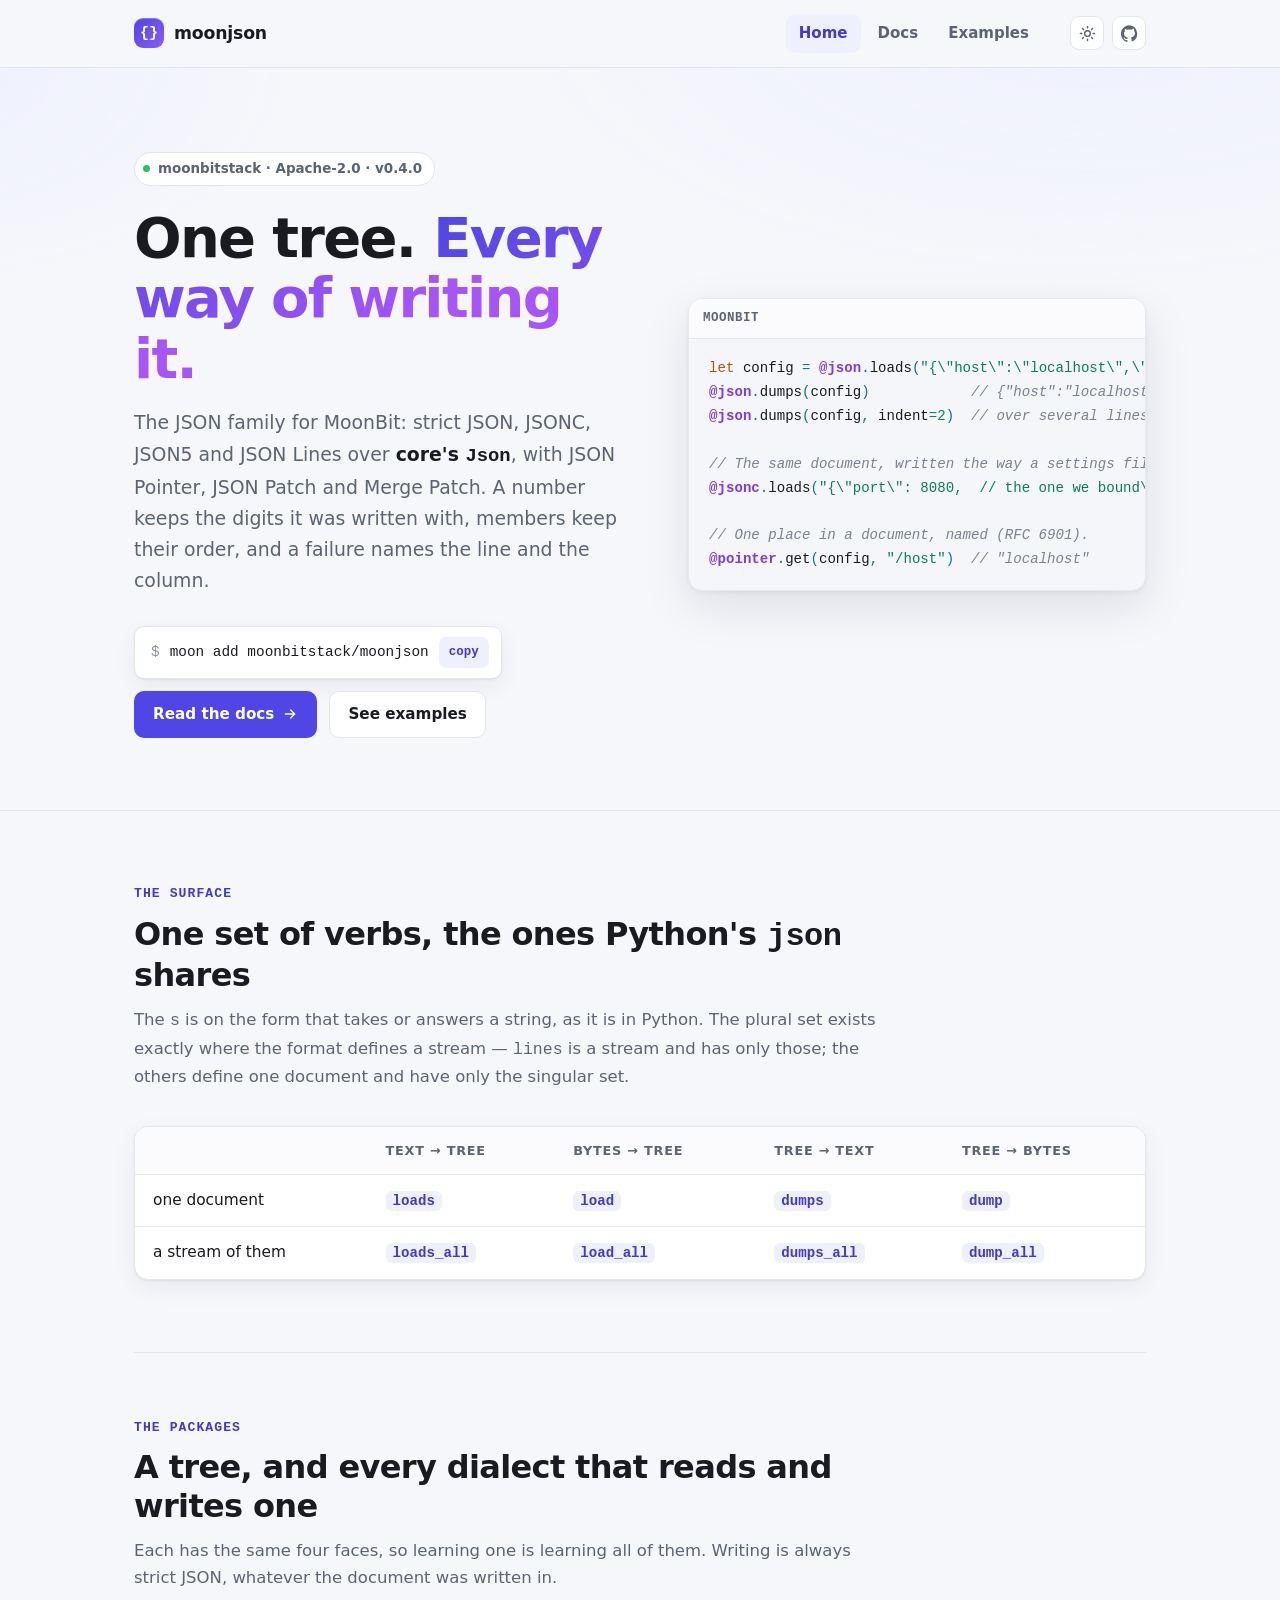
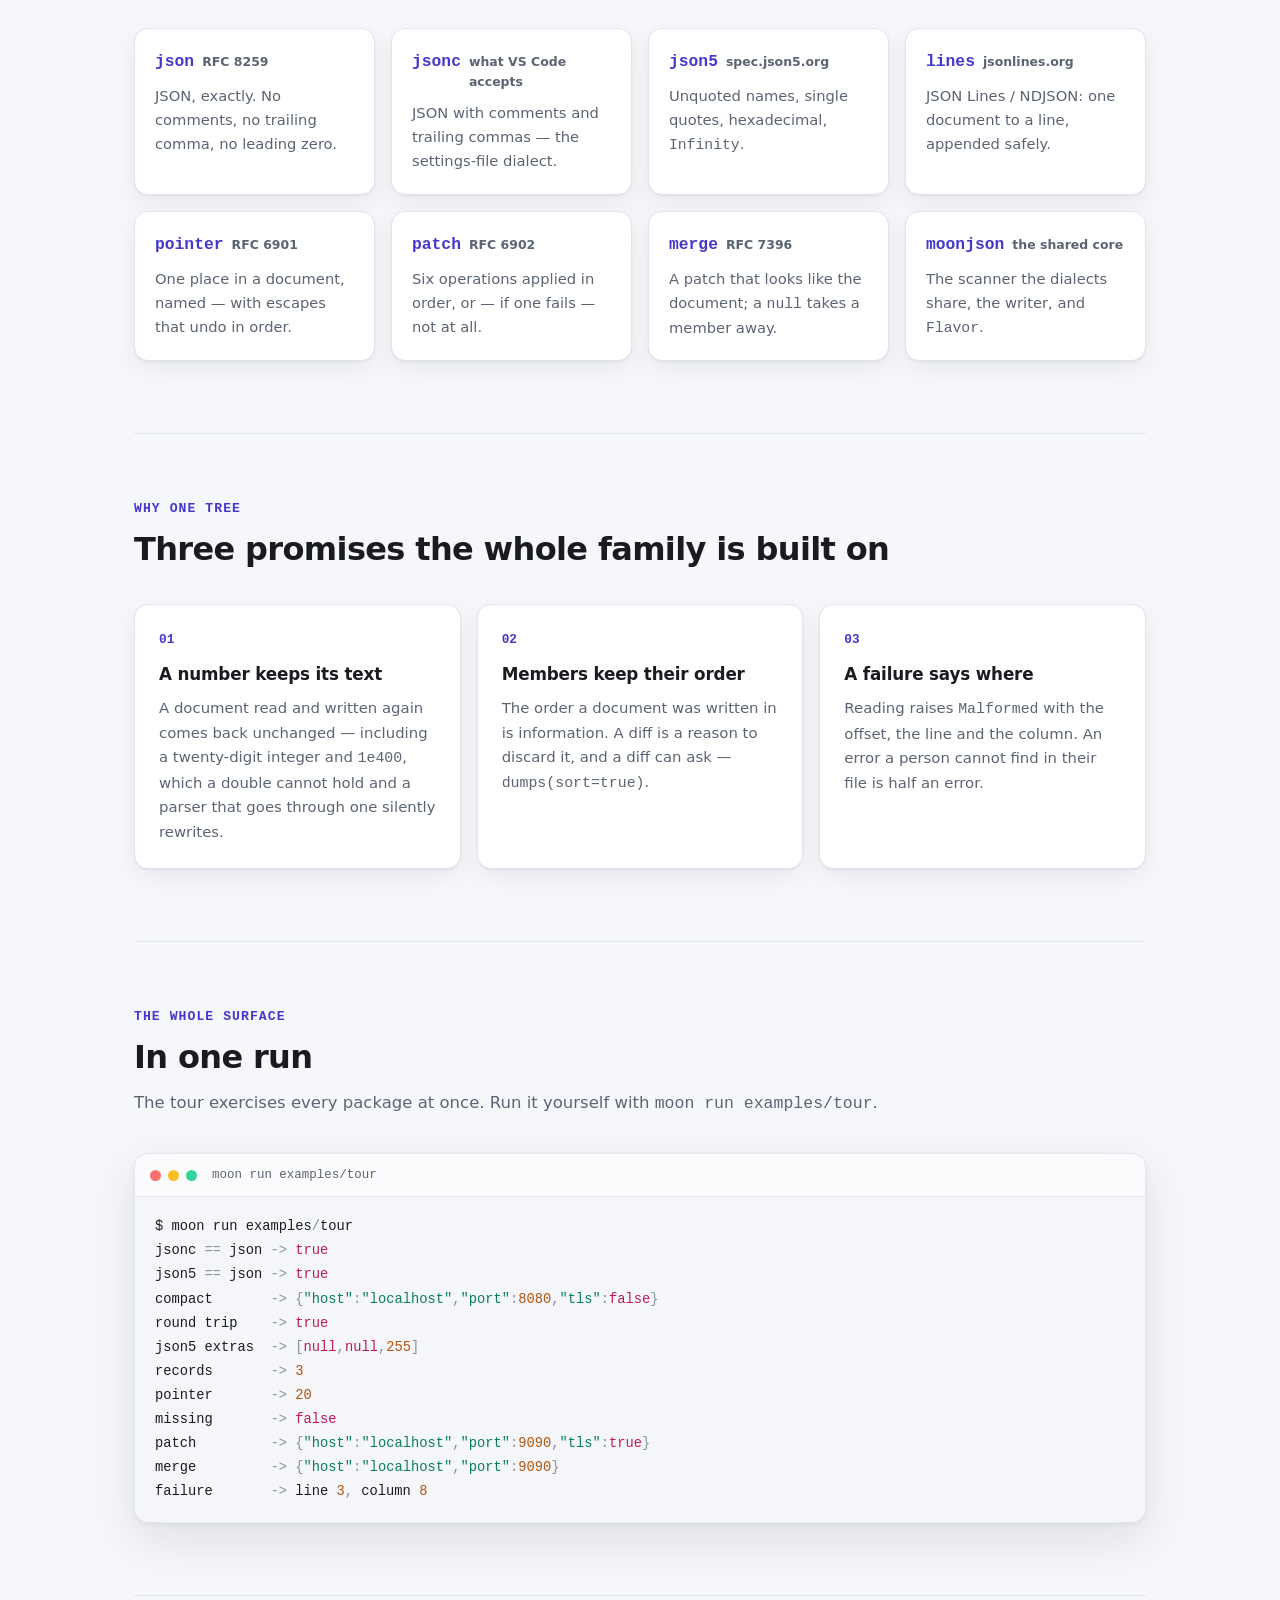
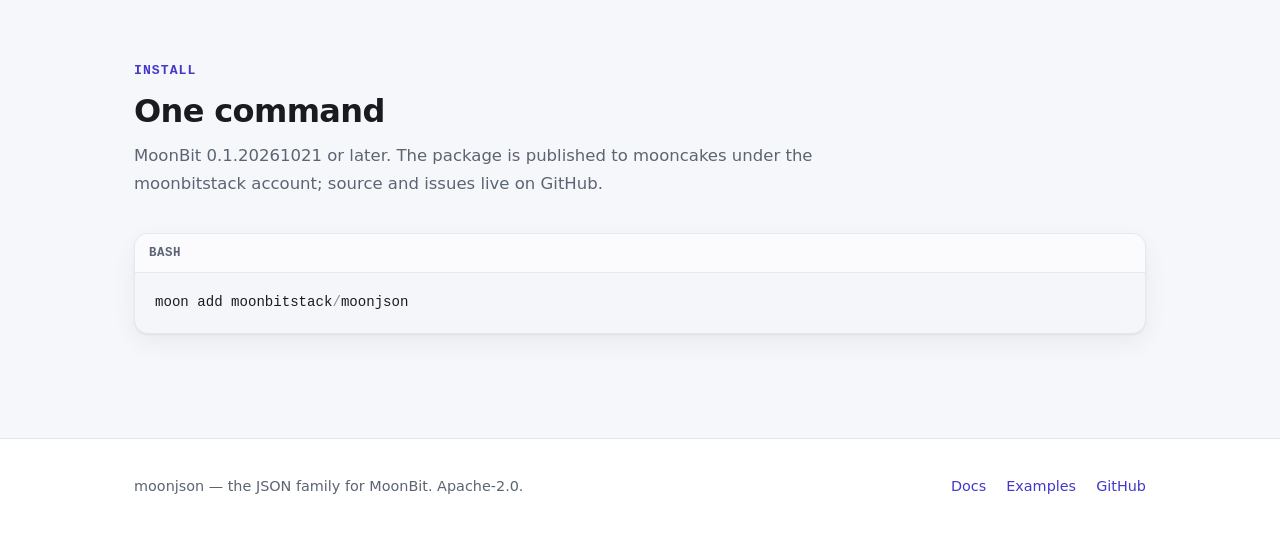
==== site/index.html @ d799c5ec "feat(patch): JSON Patch, Merge Patch, and a site to read the family on. Patch and merge are the two " ====
<!DOCTYPE html>
<html lang="en-NZ">
  <head>
    <meta charset="utf-8" />
    <meta name="viewport" content="width=device-width, initial-scale=1" />
    <title>moonjson — the JSON family for MoonBit</title>
    <meta
      name="description"
      content="moonjson is the JSON family for MoonBit: RFC 8259 JSON, JSONC, JSON5 and JSON Lines over one data model, with JSON Pointer, JSON Patch and Merge Patch, and failures that name the line and column."
    />
    <link rel="stylesheet" href="assets/style.css" />
    <link
      rel="icon"
      href="data:image/svg+xml,%3Csvg xmlns='http://www.w3.org/2000/svg' viewBox='0 0 32 32'%3E%3Crect width='32' height='32' rx='8' fill='%234f46e5'/%3E%3Ctext x='16' y='22' font-family='monospace' font-size='16' font-weight='bold' fill='white' text-anchor='middle'%3E%7B%7D%3C/text%3E%3C/svg%3E"
    />
    <script>
      // Set the theme before first paint so there is no flash.
      (function () {
        try {
          var t = localStorage.getItem("moonjson-theme");
        } catch (e) {
          t = null;
        }
        if (!t) {
          t = window.matchMedia && window.matchMedia("(prefers-color-scheme: dark)")
            .matches
            ? "dark"
            : "light";
        }
        document.documentElement.setAttribute("data-theme", t);
      })();
    </script>
  </head>
  <body>
    <header class="site-header">
      <div class="inner">
        <a class="wordmark" href="index.html">
          <span class="glyph">{}</span>
          <span>moonjson</span>
        </a>
        <nav class="site-nav" aria-label="Main">
          <a href="index.html" aria-current="page">Home</a>
          <a href="docs.html">Docs</a>
          <a href="examples.html">Examples</a>
        </nav>
        <div class="header-tools">
          <button
            class="icon-button"
            type="button"
            data-theme-toggle
            aria-label="Switch theme"
          >
            <svg class="icon-sun" viewBox="0 0 24 24" fill="none" stroke="currentColor" stroke-width="2" stroke-linecap="round" aria-hidden="true">
              <circle cx="12" cy="12" r="4" />
              <path d="M12 2v2M12 20v2M4.9 4.9l1.4 1.4M17.7 17.7l1.4 1.4M2 12h2M20 12h2M4.9 19.1l1.4-1.4M17.7 6.3l1.4-1.4" />
            </svg>
            <svg class="icon-moon" viewBox="0 0 24 24" fill="none" stroke="currentColor" stroke-width="2" stroke-linecap="round" aria-hidden="true">
              <path d="M21 12.8A9 9 0 1 1 11.2 3a7 7 0 0 0 9.8 9.8z" />
            </svg>
          </button>
          <a
            class="icon-button"
            href="https://github.com/moonbitstack/moonjson"
            aria-label="GitHub repository"
          >
            <svg viewBox="0 0 24 24" fill="currentColor" aria-hidden="true">
              <path d="M12 .5a12 12 0 0 0-3.8 23.4c.6.1.8-.3.8-.6v-2c-3.3.7-4-1.6-4-1.6-.6-1.4-1.4-1.8-1.4-1.8-1-.7.1-.7.1-.7 1.2.1 1.8 1.2 1.8 1.2 1 1.8 2.8 1.3 3.5 1 .1-.8.4-1.3.8-1.6-2.7-.3-5.5-1.3-5.5-6 0-1.2.5-2.3 1.2-3.1-.1-.3-.5-1.5.1-3.2 0 0 1-.3 3.3 1.2a11.5 11.5 0 0 1 6 0C17.3 4.7 18.3 5 18.3 5c.6 1.7.2 2.9.1 3.2.8.8 1.2 1.9 1.2 3.1 0 4.7-2.8 5.7-5.5 6 .4.4.8 1.1.8 2.2v3.3c0 .3.2.7.8.6A12 12 0 0 0 12 .5z" />
            </svg>
          </a>
        </div>
      </div>
    </header>

    <main>
      <div class="hero">
        <div class="inner hero-grid">
          <div>
            <span class="eyebrow"><span class="dot"></span>moonbitstack · Apache-2.0 · v0.4.0</span>
            <h1>One tree. <span class="accent">Every way of writing it.</span></h1>
            <p class="lede">
              The JSON family for MoonBit: strict JSON, JSONC, JSON5 and JSON
              Lines over <strong>core's <code>Json</code></strong>, with JSON
              Pointer, JSON Patch and Merge Patch. A number keeps the digits it
              was written with, members keep their order, and a failure names
              the line and the column.
            </p>
            <div class="hero-actions">
              <span class="install">
                <span class="prompt">$</span>
                <span id="install-command">moon add moonbitstack/moonjson</span>
                <button type="button" data-copy="#install-command">copy</button>
              </span>
              <a class="btn btn-primary" href="docs.html">
                Read the docs
                <svg viewBox="0 0 24 24" fill="none" stroke="currentColor" stroke-width="2" stroke-linecap="round" aria-hidden="true"><path d="M5 12h14M13 6l6 6-6 6" /></svg>
              </a>
              <a class="btn btn-ghost" href="examples.html">See examples</a>
            </div>
          </div>
          <div class="code-card" aria-label="A first look">
            <div class="bar"><span class="lang">moonbit</span><span class="spacer"></span></div>
            <pre data-lang="moonbit">let config = @json.loads("{\"host\":\"localhost\",\"port\":8080}")
@json.dumps(config)            // {"host":"localhost","port":8080}
@json.dumps(config, indent=2)  // over several lines

// The same document, written the way a settings file is written.
@jsonc.loads("{\"port\": 8080,  // the one we bound\n}")

// One place in a document, named (RFC 6901).
@pointer.get(config, "/host")  // "localhost"</pre>
          </div>
        </div>
      </div>

      <div class="wrap">
        <section id="verbs">
          <div class="section-head">
            <div class="kicker">the surface</div>
            <h2>One set of verbs, the ones Python's <code>json</code> shares</h2>
            <p>
              The <code>s</code> is on the form that takes or answers a string,
              as it is in Python. The plural set exists exactly where the format
              defines a stream — <code>lines</code> is a stream and has only
              those; the others define one document and have only the singular
              set.
            </p>
          </div>
          <div class="table-card">
            <table>
              <thead>
                <tr>
                  <th></th>
                  <th>text → tree</th>
                  <th>bytes → tree</th>
                  <th>tree → text</th>
                  <th>tree → bytes</th>
                </tr>
              </thead>
              <tbody>
                <tr>
                  <td>one document</td>
                  <td><code>loads</code></td>
                  <td><code>load</code></td>
                  <td><code>dumps</code></td>
                  <td><code>dump</code></td>
                </tr>
                <tr>
                  <td>a stream of them</td>
                  <td><code>loads_all</code></td>
                  <td><code>load_all</code></td>
                  <td><code>dumps_all</code></td>
                  <td><code>dump_all</code></td>
                </tr>
              </tbody>
            </table>
          </div>
        </section>

        <section id="packages">
          <div class="section-head">
            <div class="kicker">the packages</div>
            <h2>A tree, and every dialect that reads and writes one</h2>
            <p>
              Each has the same four faces, so learning one is learning all of
              them. Writing is always strict JSON, whatever the document was
              written in.
            </p>
          </div>
          <div class="grid">
            <a class="pkg" href="docs.html#json">
              <span class="name">json <span class="spec">RFC 8259</span></span>
              <p>JSON, exactly. No comments, no trailing comma, no leading zero.</p>
            </a>
            <a class="pkg" href="docs.html#jsonc">
              <span class="name">jsonc <span class="spec">what VS Code accepts</span></span>
              <p>JSON with comments and trailing commas — the settings-file dialect.</p>
            </a>
            <a class="pkg" href="docs.html#json5">
              <span class="name">json5 <span class="spec">spec.json5.org</span></span>
              <p>Unquoted names, single quotes, hexadecimal, <code>Infinity</code>.</p>
            </a>
            <a class="pkg" href="docs.html#lines">
              <span class="name">lines <span class="spec">jsonlines.org</span></span>
              <p>JSON Lines / NDJSON: one document to a line, appended safely.</p>
            </a>
            <a class="pkg" href="docs.html#pointer">
              <span class="name">pointer <span class="spec">RFC 6901</span></span>
              <p>One place in a document, named — with escapes that undo in order.</p>
            </a>
            <a class="pkg" href="docs.html#patch">
              <span class="name">patch <span class="spec">RFC 6902</span></span>
              <p>Six operations applied in order, or — if one fails — not at all.</p>
            </a>
            <a class="pkg" href="docs.html#merge">
              <span class="name">merge <span class="spec">RFC 7396</span></span>
              <p>A patch that looks like the document; a <code>null</code> takes a member away.</p>
            </a>
            <a class="pkg" href="docs.html#flavor">
              <span class="name">moonjson <span class="spec">the shared core</span></span>
              <p>The scanner the dialects share, the writer, and <code>Flavor</code>.</p>
            </a>
          </div>
        </section>

        <section id="principles">
          <div class="section-head">
            <div class="kicker">why one tree</div>
            <h2>Three promises the whole family is built on</h2>
          </div>
          <div class="principles">
            <div class="principle">
              <div class="num">01</div>
              <h3>A number keeps its text</h3>
              <p>
                A document read and written again comes back unchanged —
                including a twenty-digit integer and <code>1e400</code>, which a
                double cannot hold and a parser that goes through one silently
                rewrites.
              </p>
            </div>
            <div class="principle">
              <div class="num">02</div>
              <h3>Members keep their order</h3>
              <p>
                The order a document was written in is information. A diff is a
                reason to discard it, and a diff can ask —
                <code>dumps(sort=true)</code>.
              </p>
            </div>
            <div class="principle">
              <div class="num">03</div>
              <h3>A failure says where</h3>
              <p>
                Reading raises <code>Malformed</code> with the offset, the line
                and the column. An error a person cannot find in their file is
                half an error.
              </p>
            </div>
          </div>
        </section>

        <section id="tour">
          <div class="section-head">
            <div class="kicker">the whole surface</div>
            <h2>In one run</h2>
            <p>
              The tour exercises every package at once. Run it yourself with
              <code>moon run examples/tour</code>.
            </p>
          </div>
          <div class="terminal">
            <div class="bar"><i></i><i></i><i></i><span class="title">moon run examples/tour</span></div>
            <pre data-lang="bash"><span class="cmd">$ moon run examples/tour</span>
<span class="out">jsonc == json -&gt; true
json5 == json -&gt; true
compact       -&gt; {"host":"localhost","port":8080,"tls":false}
round trip    -&gt; true
json5 extras  -&gt; [null,null,255]
records       -&gt; 3
pointer       -&gt; 20
missing       -&gt; false
patch         -&gt; {"host":"localhost","port":9090,"tls":true}
merge         -&gt; {"host":"localhost","port":9090}
failure       -&gt; line 3, column 8</span></pre>
          </div>
        </section>

        <section id="install">
          <div class="section-head">
            <div class="kicker">install</div>
            <h2>One command</h2>
            <p>
              MoonBit 0.1.20261021 or later. The package is published to
              mooncakes under the moonbitstack account; source and issues live
              on GitHub.
            </p>
          </div>
          <div class="code-card">
            <div class="bar"><span class="lang">bash</span><span class="spacer"></span></div>
            <pre data-lang="bash">moon add moonbitstack/moonjson</pre>
          </div>
        </section>
      </div>
    </main>

    <footer class="site-footer">
      <div class="inner">
        <span>moonjson — the JSON family for MoonBit. Apache-2.0.</span>
        <div class="links">
          <a href="docs.html">Docs</a>
          <a href="examples.html">Examples</a>
          <a href="https://github.com/moonbitstack/moonjson">GitHub</a>
        </div>
      </div>
    </footer>

    <script src="assets/app.js"></script>
  </body>
</html>
---- site/assets/style.css ----
/* moonjson — the JSON family for MoonBit.
   A stylesheet with no dependencies: system fonts, CSS variables, and a
   theme that follows the system until a reader says otherwise. */

:root {
  --font-sans: ui-sans-serif, system-ui, -apple-system, "Segoe UI", Roboto,
    "Helvetica Neue", Arial, sans-serif;
  --font-mono: ui-monospace, "Cascadia Code", "JetBrains Mono", "SF Mono", Menlo,
    Consolas, "Liberation Mono", monospace;

  --bg: #f6f7fb;
  --surface: #ffffff;
  --surface-2: #fbfbfe;
  --text: #191b20;
  --muted: #5b6472;
  --border: #e3e5ec;
  --border-strong: #d3d6e0;
  --accent: #4f46e5;
  --accent-hover: #4338ca;
  --accent-soft: #eef0fe;
  --accent-text: #4338ca;
  --code-bg: #f5f6fa;
  --code-border: #e6e8f0;
  --shadow: 0 1px 2px rgb(20 22 30 / 6%), 0 8px 24px rgb(20 22 30 / 6%);
  --shadow-lg: 0 2px 4px rgb(20 22 30 / 5%), 0 16px 48px rgb(20 22 30 / 10%);

  --syn-comment: #7a828f;
  --syn-string: #0a7d5a;
  --syn-number: #b45309;
  --syn-keyword: #7c3aed;
  --syn-literal: #be185d;
  --syn-punct: #8a919e;
  --syn-attr: #0e7490;

  --radius: 14px;
  --max: 1060px;
}

[data-theme="dark"] {
  --bg: #0e1014;
  --surface: #16191f;
  --surface-2: #1b1f27;
  --text: #e8eaef;
  --muted: #99a2b1;
  --border: #262b35;
  --border-strong: #333a46;
  --accent: #8b8cf9;
  --accent-hover: #a5a6fb;
  --accent-soft: #1d2033;
  --accent-text: #b4b6fd;
  --code-bg: #12151c;
  --code-border: #232935;
  --shadow: 0 1px 2px rgb(0 0 0 / 40%), 0 8px 24px rgb(0 0 0 / 30%);
  --shadow-lg: 0 2px 4px rgb(0 0 0 / 40%), 0 16px 48px rgb(0 0 0 / 45%);

  --syn-comment: #6f7887;
  --syn-string: #6ee7b7;
  --syn-number: #fbbf24;
  --syn-keyword: #c4b5fd;
  --syn-literal: #f9a8d4;
  --syn-punct: #7d8595;
  --syn-attr: #67e8f9;
}

* {
  box-sizing: border-box;
}

html {
  scroll-behavior: smooth;
}

body {
  margin: 0;
  font-family: var(--font-sans);
  font-size: 16.5px;
  line-height: 1.65;
  color: var(--text);
  background: var(--bg);
  -webkit-font-smoothing: antialiased;
}

a {
  color: var(--accent-text);
  text-decoration: none;
}

a:hover {
  text-decoration: underline;
}

code,
pre,
.mono {
  font-family: var(--font-mono);
}

/* ---------- header ---------- */

.site-header {
  position: sticky;
  top: 0;
  z-index: 50;
  background: color-mix(in srgb, var(--bg) 82%, transparent);
  backdrop-filter: blur(12px);
  border-bottom: 1px solid var(--border);
}

.site-header .inner {
  max-width: var(--max);
  margin: 0 auto;
  padding: 14px 24px;
  display: flex;
  align-items: center;
  gap: 28px;
}

.wordmark {
  display: flex;
  align-items: center;
  gap: 10px;
  font-weight: 700;
  font-size: 1.08rem;
  letter-spacing: -0.01em;
  color: var(--text);
  white-space: nowrap;
}

.wordmark:hover {
  text-decoration: none;
}

.wordmark .glyph {
  display: grid;
  place-items: center;
  width: 30px;
  height: 30px;
  border-radius: 9px;
  background: linear-gradient(135deg, var(--accent), #8b5cf6);
  color: #fff;
  font-family: var(--font-mono);
  font-size: 0.95rem;
  font-weight: 700;
  box-shadow: inset 0 1px 0 rgb(255 255 255 / 25%);
}

.wordmark .dim {
  color: var(--muted);
  font-weight: 500;
}

.site-nav {
  display: flex;
  gap: 4px;
  margin-left: auto;
}

.site-nav a {
  padding: 7px 13px;
  border-radius: 9px;
  color: var(--muted);
  font-size: 0.94rem;
  font-weight: 550;
}

.site-nav a:hover {
  color: var(--text);
  background: var(--accent-soft);
  text-decoration: none;
}

.site-nav a[aria-current="page"] {
  color: var(--accent-text);
  background: var(--accent-soft);
}

.header-tools {
  display: flex;
  align-items: center;
  gap: 8px;
}

.icon-button {
  display: grid;
  place-items: center;
  width: 34px;
  height: 34px;
  border: 1px solid var(--border);
  border-radius: 9px;
  background: var(--surface);
  color: var(--muted);
  cursor: pointer;
}

.icon-button:hover {
  color: var(--text);
  border-color: var(--border-strong);
}

.icon-button svg {
  width: 17px;
  height: 17px;
}

[data-theme="dark"] .icon-sun,
.icon-moon {
  display: none;
}

[data-theme="dark"] .icon-moon {
  display: block;
}

/* ---------- hero ---------- */

.hero {
  position: relative;
  overflow: hidden;
  border-bottom: 1px solid var(--border);
  background:
    radial-gradient(60rem 30rem at 85% -10%, var(--accent-soft), transparent 60%),
    radial-gradient(40rem 24rem at -5% 0%, var(--accent-soft), transparent 55%),
    var(--bg);
}

.hero .inner {
  position: relative;
  max-width: var(--max);
  margin: 0 auto;
  padding: 84px 24px 72px;
}

.hero-grid {
  display: grid;
  grid-template-columns: minmax(0, 1.05fr) minmax(0, 0.95fr);
  gap: 48px;
  align-items: center;
}

.hero-grid .code-card {
  box-shadow: var(--shadow-lg);
}

@media (max-width: 900px) {
  .hero-grid {
    grid-template-columns: 1fr;
    gap: 32px;
  }
}

.hero .eyebrow {
  display: inline-flex;
  align-items: center;
  gap: 8px;
  padding: 5px 12px 5px 8px;
  border: 1px solid var(--border);
  border-radius: 999px;
  background: var(--surface);
  color: var(--muted);
  font-size: 0.84rem;
  font-weight: 550;
  margin-bottom: 22px;
}

.hero .eyebrow .dot {
  width: 7px;
  height: 7px;
  border-radius: 50%;
  background: #22c55e;
}

.hero h1 {
  margin: 0 0 18px;
  font-size: clamp(2.2rem, 5.2vw, 3.5rem);
  line-height: 1.08;
  letter-spacing: -0.03em;
  font-weight: 750;
  max-width: 16em;
}

.hero h1 .accent {
  background: linear-gradient(120deg, var(--accent), #a855f7 70%);
  -webkit-background-clip: text;
  background-clip: text;
  color: transparent;
}

.hero .lede {
  margin: 0 0 30px;
  max-width: 44em;
  font-size: clamp(1.02rem, 1.6vw, 1.18rem);
  color: var(--muted);
}

.hero .lede strong {
  color: var(--text);
  font-weight: 600;
}

.hero-actions {
  display: flex;
  flex-wrap: wrap;
  gap: 12px;
  align-items: center;
}

.btn {
  display: inline-flex;
  align-items: center;
  gap: 8px;
  padding: 10px 18px;
  border-radius: 10px;
  font-size: 0.95rem;
  font-weight: 600;
  border: 1px solid transparent;
  cursor: pointer;
  white-space: nowrap;
}

.btn-primary {
  background: var(--accent);
  color: #fff;
}

.btn-primary:hover {
  background: var(--accent-hover);
  text-decoration: none;
}

.btn-ghost {
  background: var(--surface);
  border-color: var(--border);
  color: var(--text);
}

.btn-ghost:hover {
  border-color: var(--border-strong);
  text-decoration: none;
}

.btn svg {
  width: 16px;
  height: 16px;
}

.install {
  display: inline-flex;
  align-items: center;
  gap: 10px;
  padding: 10px 12px 10px 16px;
  border: 1px solid var(--border);
  border-radius: 10px;
  background: var(--surface);
  font-family: var(--font-mono);
  font-size: 0.9rem;
  box-shadow: var(--shadow);
}

.install .prompt {
  color: var(--syn-punct);
  user-select: none;
}

.install button {
  border: none;
  background: var(--accent-soft);
  color: var(--accent-text);
  font: inherit;
  font-size: 0.78rem;
  font-weight: 650;
  padding: 5px 10px;
  border-radius: 7px;
  cursor: pointer;
}

.install button:hover {
  filter: brightness(0.96);
}

/* ---------- layout ---------- */

.wrap {
  max-width: var(--max);
  margin: 0 auto;
  padding: 0 24px;
}

section {
  padding: 72px 0 8px;
}

section + section {
  border-top: 1px solid var(--border);
  margin-top: 64px;
  padding-top: 64px;
}

.section-head {
  max-width: 46em;
  margin-bottom: 36px;
}

.section-head .kicker {
  font-family: var(--font-mono);
  font-size: 0.82rem;
  font-weight: 600;
  letter-spacing: 0.08em;
  text-transform: uppercase;
  color: var(--accent-text);
  margin-bottom: 10px;
}

.section-head h2 {
  margin: 0 0 12px;
  font-size: clamp(1.5rem, 2.6vw, 2rem);
  letter-spacing: -0.02em;
  line-height: 1.2;
}

.section-head p {
  margin: 0;
  color: var(--muted);
}

/* ---------- verb table ---------- */

.table-card {
  border: 1px solid var(--border);
  border-radius: var(--radius);
  background: var(--surface);
  box-shadow: var(--shadow);
  overflow: hidden;
}

table {
  width: 100%;
  border-collapse: collapse;
  font-size: 0.96rem;
}

th,
td {
  padding: 13px 18px;
  text-align: left;
  border-bottom: 1px solid var(--border);
}

thead th {
  font-size: 0.8rem;
  letter-spacing: 0.06em;
  text-transform: uppercase;
  color: var(--muted);
  background: var(--surface-2);
  font-weight: 650;
}

tbody tr:last-child td {
  border-bottom: none;
}

td code,
th code {
  font-size: 0.92em;
}

:where(td, th) code {
  background: var(--accent-soft);
  color: var(--accent-text);
  padding: 2px 7px;
  border-radius: 6px;
  font-weight: 550;
}

:where(td, th) .plain {
  background: none;
  color: inherit;
  padding: 0;
}

/* ---------- package grid ---------- */

.grid {
  display: grid;
  grid-template-columns: repeat(auto-fill, minmax(240px, 1fr));
  gap: 16px;
}

.pkg {
  display: block;
  padding: 20px;
  border: 1px solid var(--border);
  border-radius: var(--radius);
  background: var(--surface);
  box-shadow: var(--shadow);
  color: var(--text);
  transition: transform 0.15s ease, border-color 0.15s ease;
}

.pkg:hover {
  transform: translateY(-2px);
  border-color: var(--accent);
  text-decoration: none;
}

.pkg .name {
  display: flex;
  align-items: baseline;
  gap: 8px;
  font-family: var(--font-mono);
  font-weight: 700;
  font-size: 1.02rem;
  color: var(--accent-text);
}

.pkg .spec {
  font-size: 0.78rem;
  color: var(--muted);
  font-family: var(--font-sans);
  font-weight: 550;
}

.pkg p {
  margin: 8px 0 0;
  font-size: 0.92rem;
  color: var(--muted);
}

/* ---------- principles ---------- */

.principles {
  display: grid;
  grid-template-columns: repeat(auto-fit, minmax(260px, 1fr));
  gap: 16px;
}

.principle {
  padding: 24px;
  border: 1px solid var(--border);
  border-radius: var(--radius);
  background: var(--surface);
  box-shadow: var(--shadow);
}

.principle .num {
  font-family: var(--font-mono);
  font-size: 0.8rem;
  color: var(--accent-text);
  font-weight: 700;
  margin-bottom: 10px;
}

.principle h3 {
  margin: 0 0 8px;
  font-size: 1.05rem;
  letter-spacing: -0.01em;
}

.principle p {
  margin: 0;
  font-size: 0.93rem;
  color: var(--muted);
}

/* ---------- code cards ---------- */

.code-card {
  border: 1px solid var(--code-border);
  border-radius: var(--radius);
  background: var(--code-bg);
  overflow: hidden;
  box-shadow: var(--shadow);
}

.code-card .bar {
  display: flex;
  align-items: center;
  gap: 8px;
  padding: 9px 14px;
  border-bottom: 1px solid var(--code-border);
  background: var(--surface-2);
  font-size: 0.78rem;
  color: var(--muted);
  font-family: var(--font-mono);
}

.code-card .bar .lang {
  font-weight: 650;
  letter-spacing: 0.04em;
  text-transform: uppercase;
}

.code-card .bar .spacer {
  margin-left: auto;
}

.code-card pre {
  margin: 0;
  padding: 18px 20px;
  overflow-x: auto;
  font-size: 0.88rem;
  line-height: 1.7;
  tab-size: 2;
}

.copy {
  border: none;
  background: none;
  color: var(--muted);
  font: inherit;
  font-size: 0.74rem;
  font-weight: 650;
  letter-spacing: 0.04em;
  text-transform: uppercase;
  cursor: pointer;
  padding: 2px 6px;
  border-radius: 6px;
}

.copy:hover {
  color: var(--accent-text);
  background: var(--accent-soft);
}

/* ---------- terminal ---------- */

.terminal {
  border: 1px solid var(--code-border);
  border-radius: var(--radius);
  background: var(--code-bg);
  overflow: hidden;
  box-shadow: var(--shadow-lg);
}

.terminal .bar {
  display: flex;
  align-items: center;
  gap: 7px;
  padding: 11px 15px;
  border-bottom: 1px solid var(--code-border);
  background: var(--surface-2);
}

.terminal .bar i {
  width: 11px;
  height: 11px;
  border-radius: 50%;
  background: var(--border-strong);
}

.terminal .bar i:first-child {
  background: #f87171;
}

.terminal .bar i:nth-child(2) {
  background: #fbbf24;
}

.terminal .bar i:nth-child(3) {
  background: #34d399;
}

.terminal .bar .title {
  margin-left: 8px;
  font-family: var(--font-mono);
  font-size: 0.78rem;
  color: var(--muted);
}

.terminal pre {
  margin: 0;
  padding: 18px 20px;
  font-size: 0.86rem;
  line-height: 1.75;
  overflow-x: auto;
}

.terminal .out {
  color: var(--syn-string);
}

.terminal .cmd {
  color: var(--syn-keyword);
}

/* ---------- examples ---------- */

.example {
  border: 1px solid var(--border);
  border-radius: var(--radius);
  background: var(--surface);
  box-shadow: var(--shadow);
  overflow: hidden;
  margin-bottom: 28px;
}

.example .head {
  display: flex;
  align-items: baseline;
  gap: 12px;
  padding: 18px 22px 0;
}

.example .head .n {
  font-family: var(--font-mono);
  color: var(--accent-text);
  font-weight: 700;
  font-size: 0.9rem;
}

.example .head h3 {
  margin: 0;
  font-size: 1.08rem;
  letter-spacing: -0.01em;
}

.example .body {
  padding: 14px 22px 22px;
}

.example .body > p {
  margin: 0 0 14px;
  color: var(--muted);
  font-size: 0.95rem;
}

.example .code-card {
  box-shadow: none;
  background: var(--surface-2);
}

.example .output-label {
  display: flex;
  align-items: center;
  gap: 8px;
  margin: 16px 0 8px;
  font-size: 0.78rem;
  font-weight: 700;
  letter-spacing: 0.07em;
  text-transform: uppercase;
  color: var(--muted);
}

.example .output-label::after {
  content: "";
  flex: 1;
  height: 1px;
  background: var(--border);
}

.example pre.out {
  margin: 0;
  padding: 14px 16px;
  border: 1px solid var(--code-border);
  border-radius: 10px;
  background: var(--code-bg);
  font-size: 0.86rem;
  line-height: 1.7;
  overflow-x: auto;
}

/* ---------- prose ---------- */

.prose {
  max-width: 46em;
}

.prose h3 {
  margin: 40px 0 12px;
  font-size: 1.2rem;
  letter-spacing: -0.01em;
}

.prose h3:first-child {
  margin-top: 0;
}

.prose p {
  margin: 0 0 16px;
  color: var(--muted);
}

.prose p code,
.prose li code {
  background: var(--accent-soft);
  color: var(--accent-text);
  padding: 2px 6px;
  border-radius: 6px;
  font-size: 0.9em;
}

.prose ul {
  margin: 0 0 16px;
  padding-left: 22px;
  color: var(--muted);
}

.prose li {
  margin-bottom: 6px;
}

.prose .code-card,
.prose .table-card {
  margin: 20px 0 24px;
}

.note {
  border-left: 3px solid var(--accent);
  background: var(--accent-soft);
  border-radius: 0 10px 10px 0;
  padding: 14px 18px;
  margin: 20px 0;
  color: var(--text);
  font-size: 0.95rem;
}

.note .label {
  display: block;
  font-size: 0.76rem;
  font-weight: 700;
  letter-spacing: 0.07em;
  text-transform: uppercase;
  color: var(--accent-text);
  margin-bottom: 4px;
}

/* ---------- docs layout ---------- */

.docs-layout {
  display: grid;
  grid-template-columns: 210px minmax(0, 1fr);
  gap: 48px;
  align-items: start;
}

.docs-toc {
  position: sticky;
  top: 84px;
  font-size: 0.9rem;
}

.docs-toc .title {
  font-size: 0.76rem;
  font-weight: 700;
  letter-spacing: 0.08em;
  text-transform: uppercase;
  color: var(--muted);
  margin-bottom: 10px;
}

.docs-toc a {
  display: block;
  padding: 6px 10px;
  border-radius: 8px;
  color: var(--muted);
  border-left: 2px solid transparent;
}

.docs-toc a:hover,
.docs-toc a.active {
  color: var(--accent-text);
  background: var(--accent-soft);
  text-decoration: none;
}

.docs-body section {
  padding: 0;
  margin: 0 0 56px;
  border: none;
}

.docs-body section + section {
  border: none;
  margin: 0 0 56px;
  padding: 0;
}

@media (max-width: 860px) {
  .docs-layout {
    grid-template-columns: 1fr;
    gap: 24px;
  }

  .docs-toc {
    position: static;
    display: flex;
    flex-wrap: wrap;
    gap: 4px;
  }

  .docs-toc .title {
    display: none;
  }
}

/* ---------- footer ---------- */

.site-footer {
  margin-top: 96px;
  border-top: 1px solid var(--border);
  background: var(--surface);
}

.site-footer .inner {
  max-width: var(--max);
  margin: 0 auto;
  padding: 36px 24px;
  display: flex;
  flex-wrap: wrap;
  gap: 20px;
  align-items: center;
  justify-content: space-between;
  color: var(--muted);
  font-size: 0.9rem;
}

.site-footer .links {
  display: flex;
  gap: 20px;
}

/* ---------- syntax ---------- */

.tok-comment {
  color: var(--syn-comment);
  font-style: italic;
}

.tok-string {
  color: var(--syn-string);
}

.tok-number {
  color: var(--syn-number);
}

.tok-keyword {
  color: var(--syn-keyword);
  font-weight: 600;
}

.tok-literal {
  color: var(--syn-literal);
}

.tok-attr {
  color: var(--syn-attr);
}

.tok-punct {
  color: var(--syn-punct);
}

/* ---------- responsive ---------- */

@media (max-width: 640px) {
  body {
    font-size: 15.5px;
  }

  .site-header .inner {
    padding: 12px 16px;
    gap: 12px;
  }

  .site-nav {
    order: 3;
    width: 100%;
    margin-left: 0;
    overflow-x: auto;
  }

  .hero .inner,
  .wrap {
    padding-left: 16px;
    padding-right: 16px;
  }

  .hero .inner {
    padding-top: 56px;
    padding-bottom: 48px;
  }

  th,
  td {
    padding: 10px 12px;
  }
}
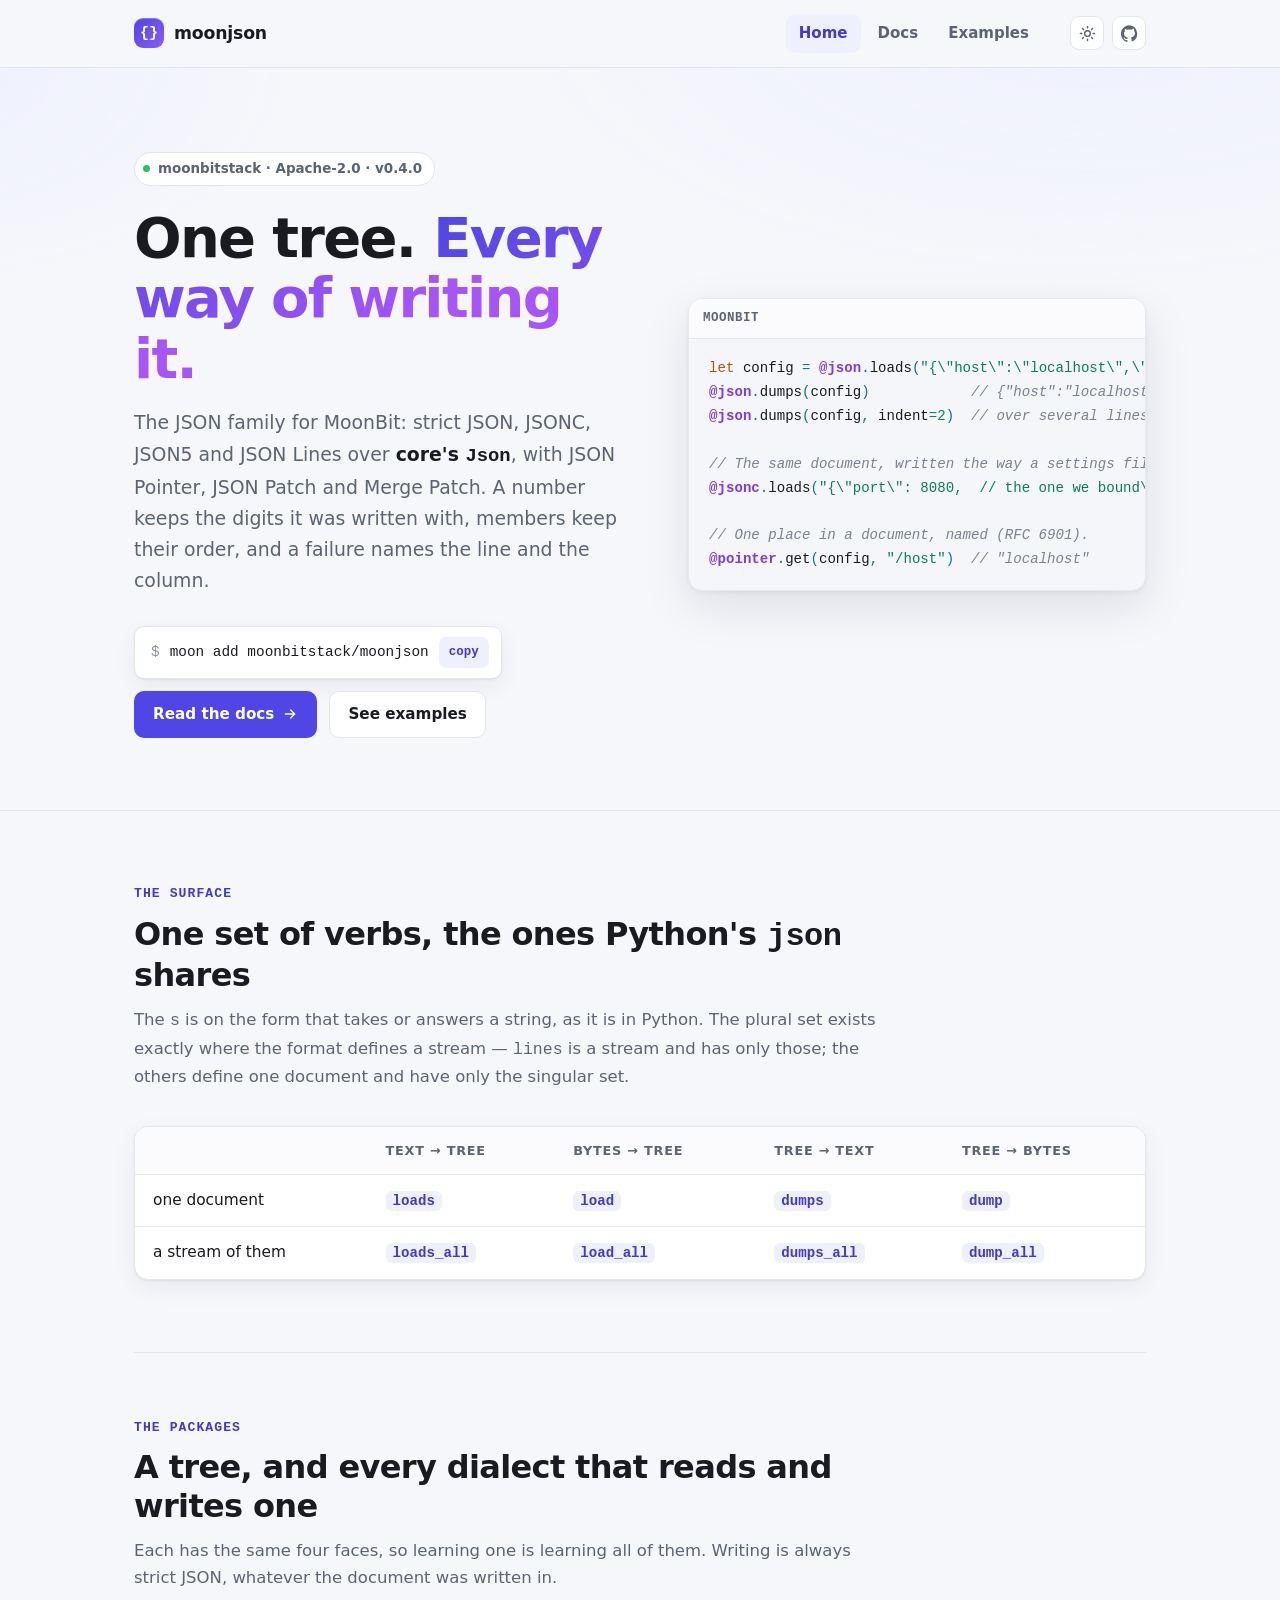
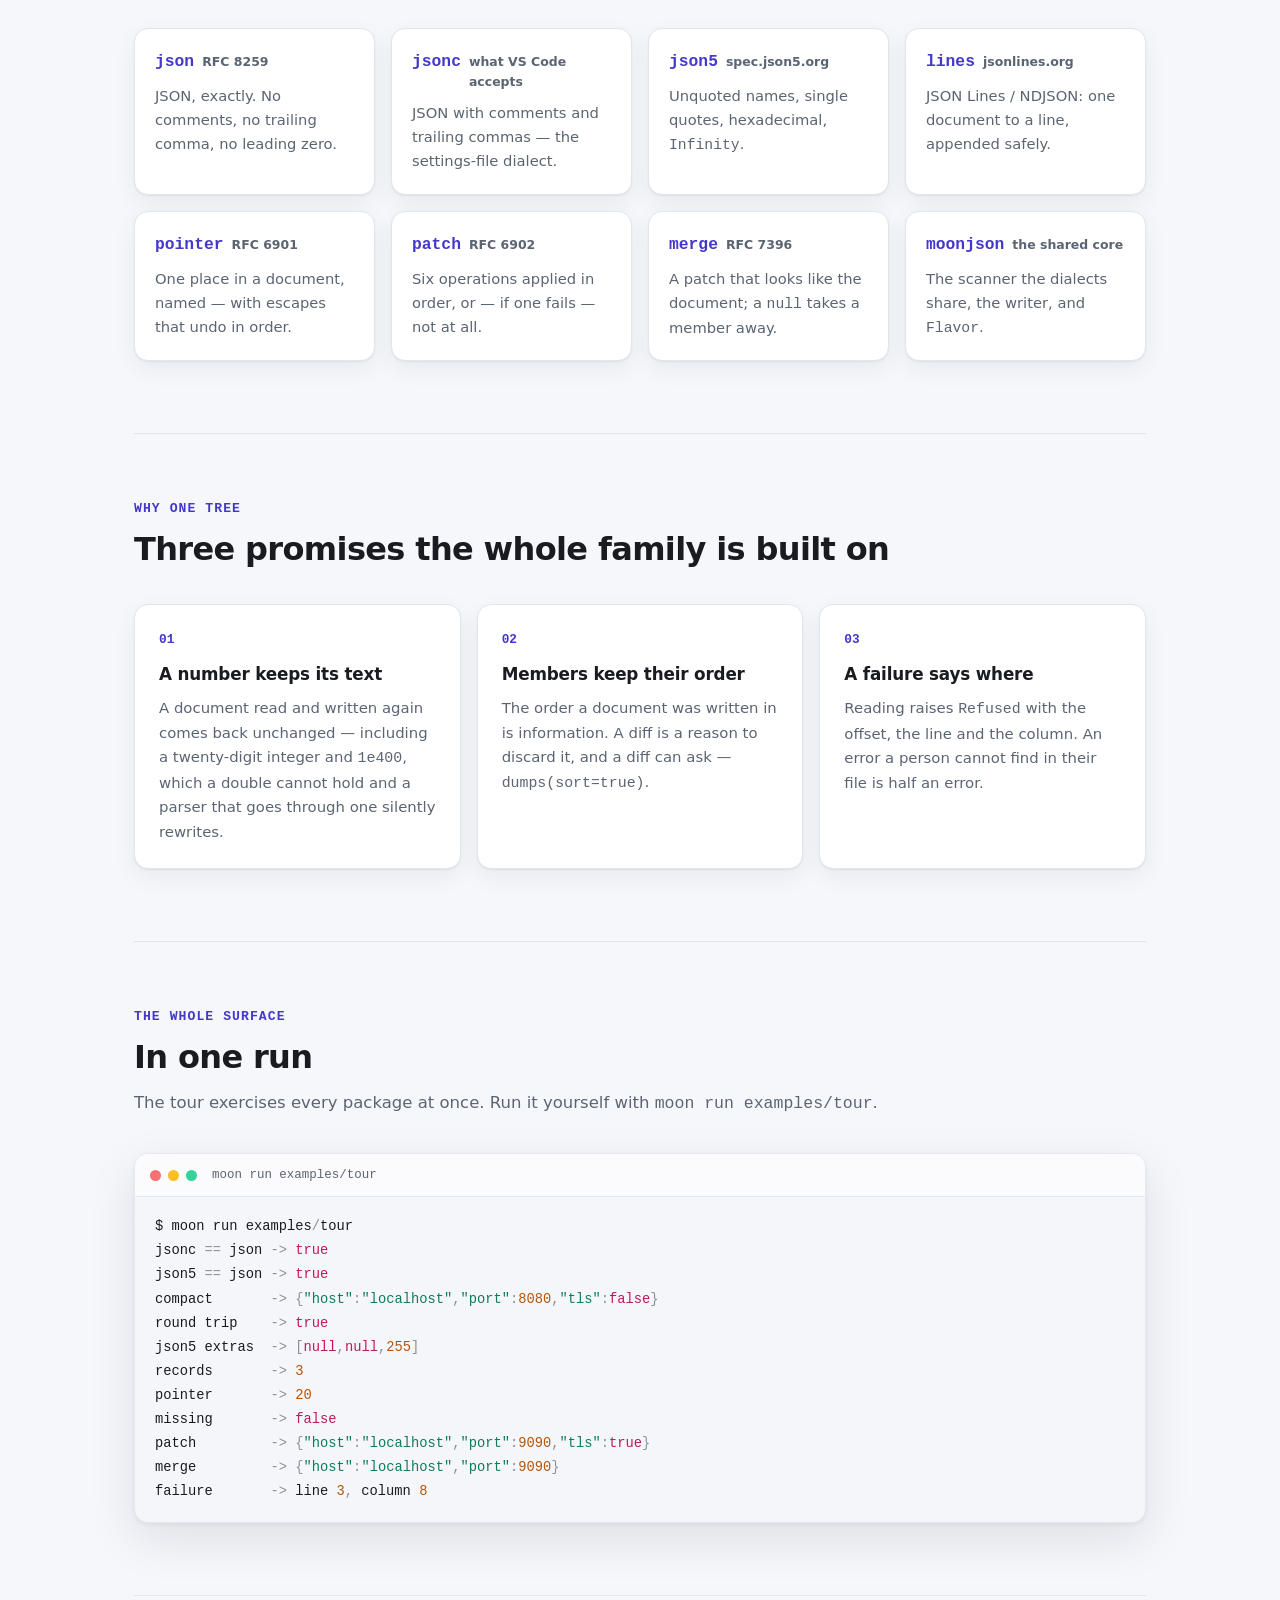
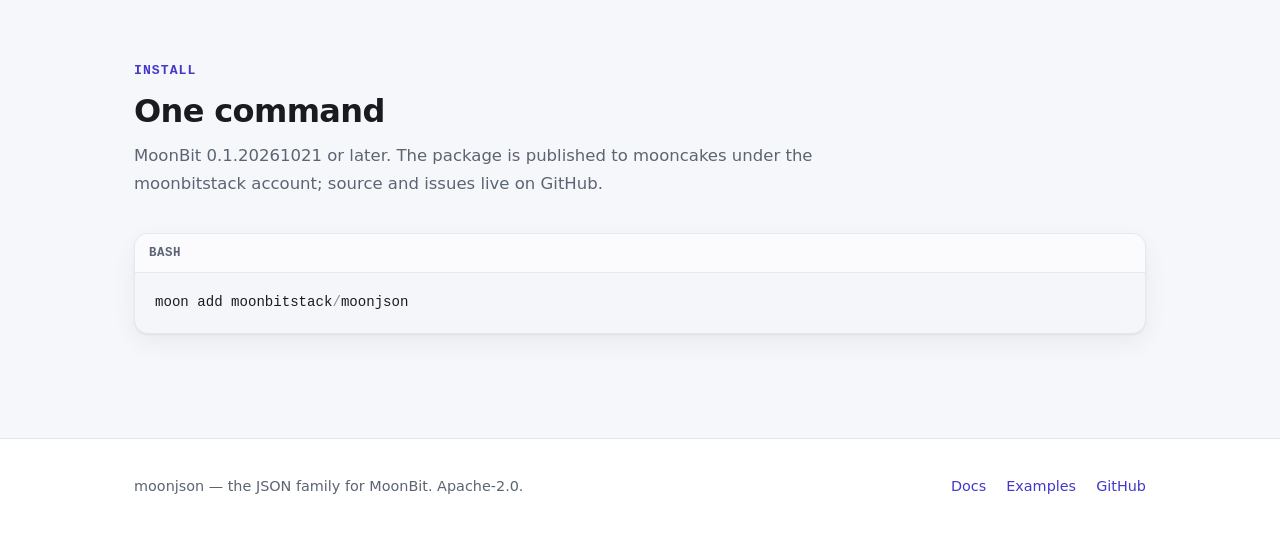
==== commit 6aabf4a5: "refactor(moonjson)!: one refusal type for the whole family. `Malformed` said only that text did not " ====
--- a/site/index.html
+++ b/site/index.html
@@ -231,7 +231,7 @@
               <div class="num">03</div>
               <h3>A failure says where</h3>
               <p>
-                Reading raises <code>Malformed</code> with the offset, the line
+                Reading raises <code>Refused</code> with the offset, the line
                 and the column. An error a person cannot find in their file is
                 half an error.
               </p>
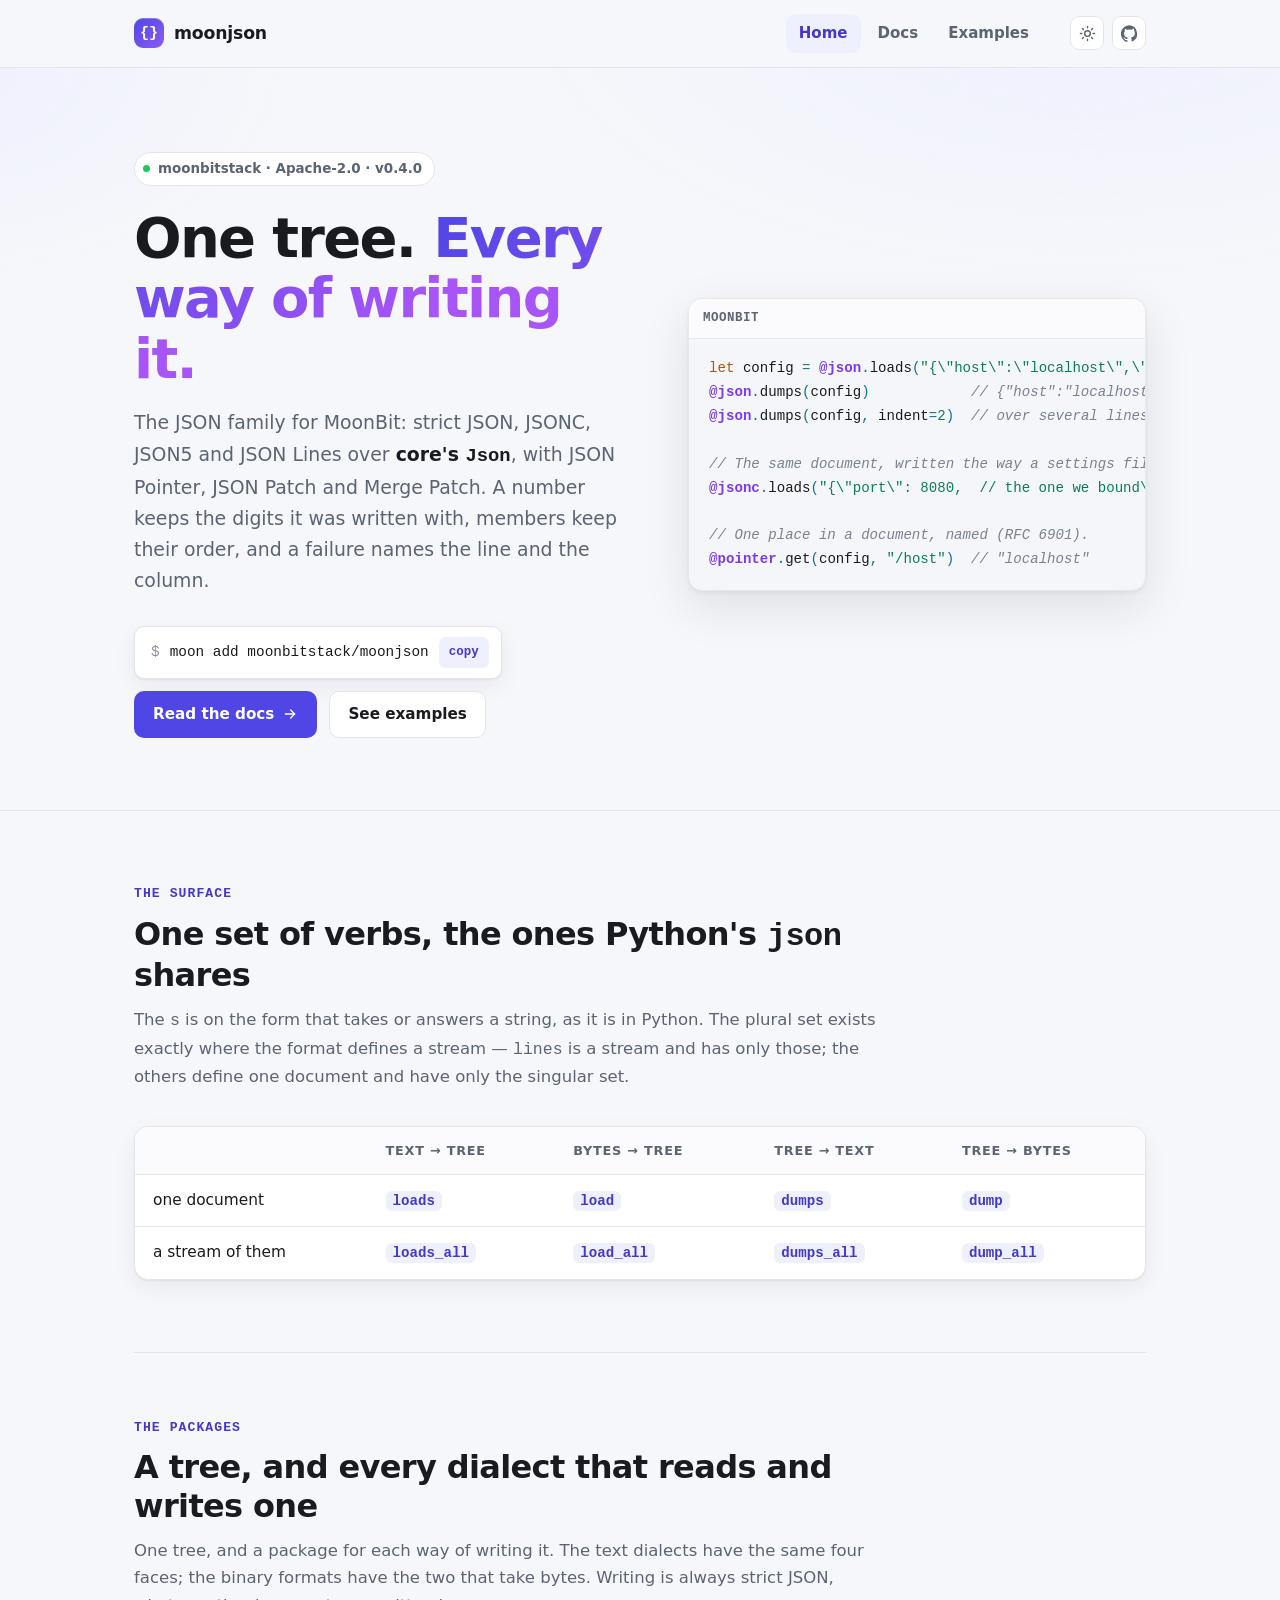
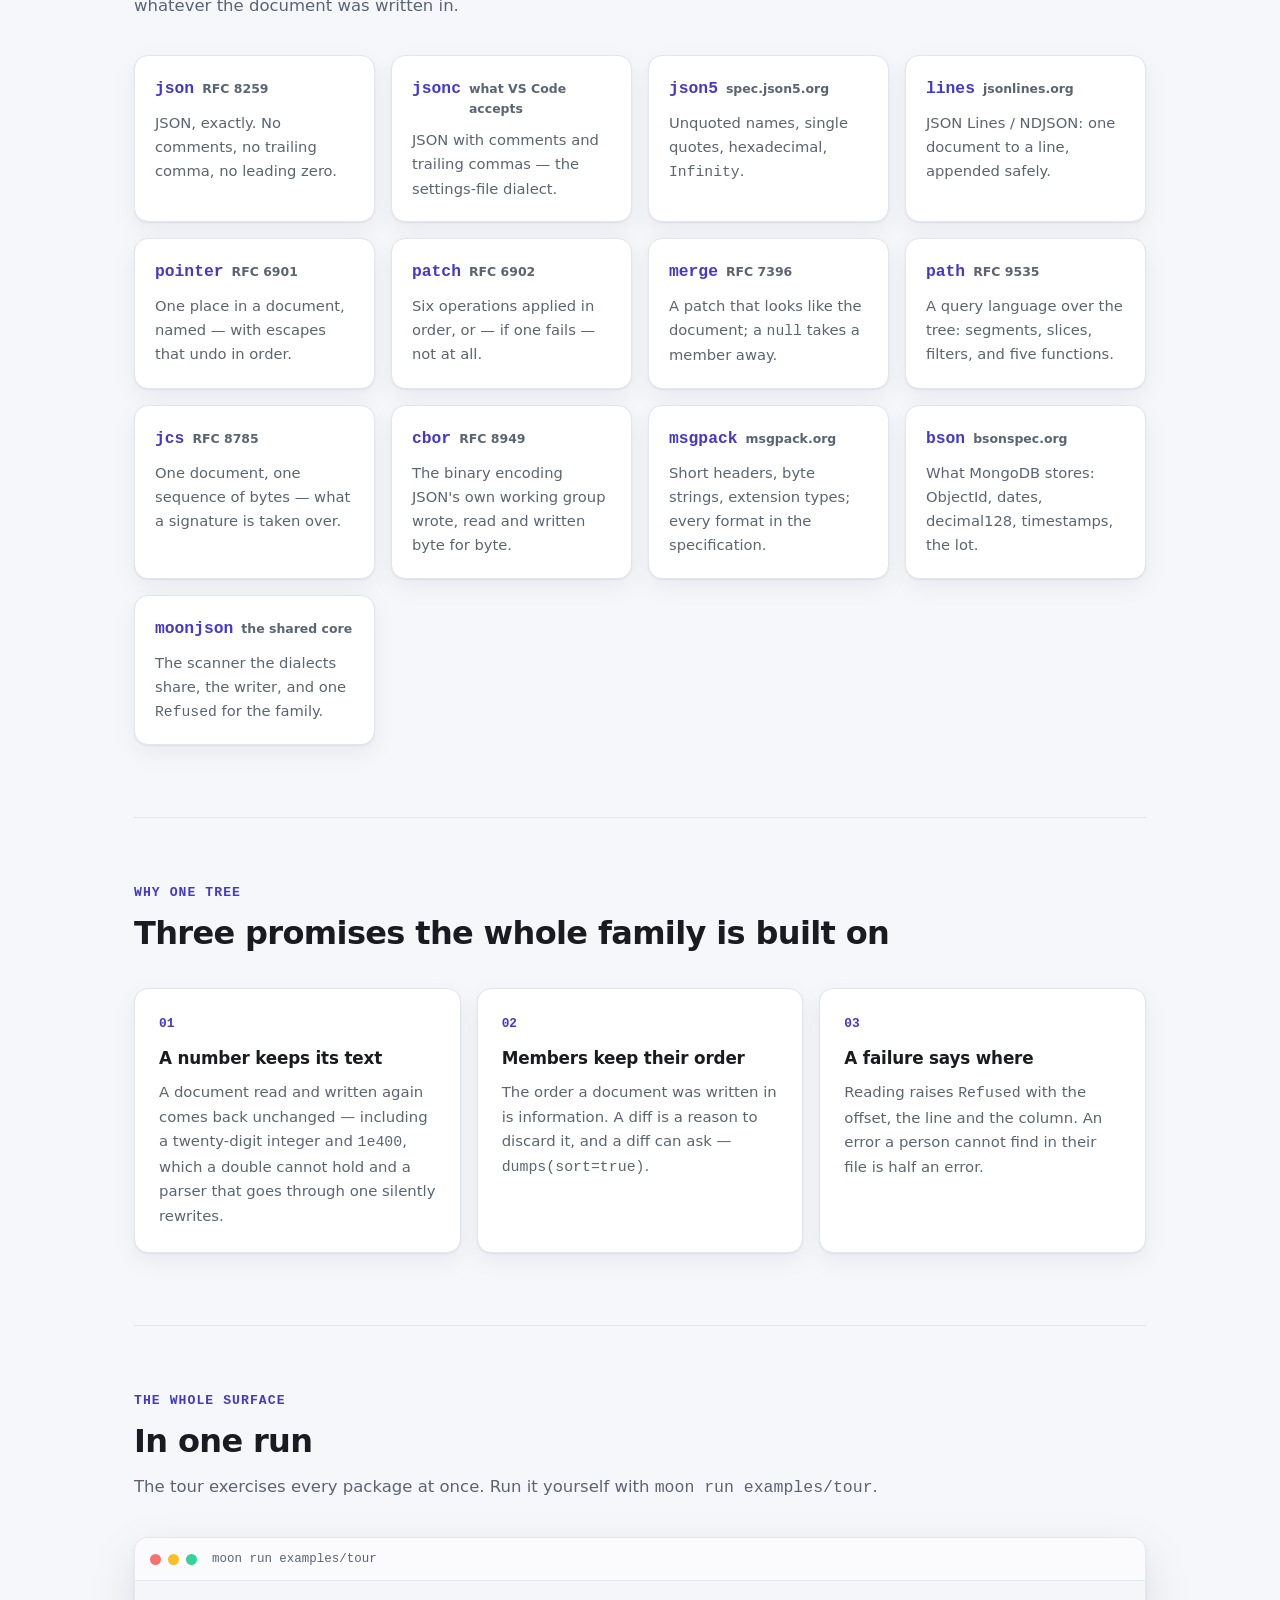
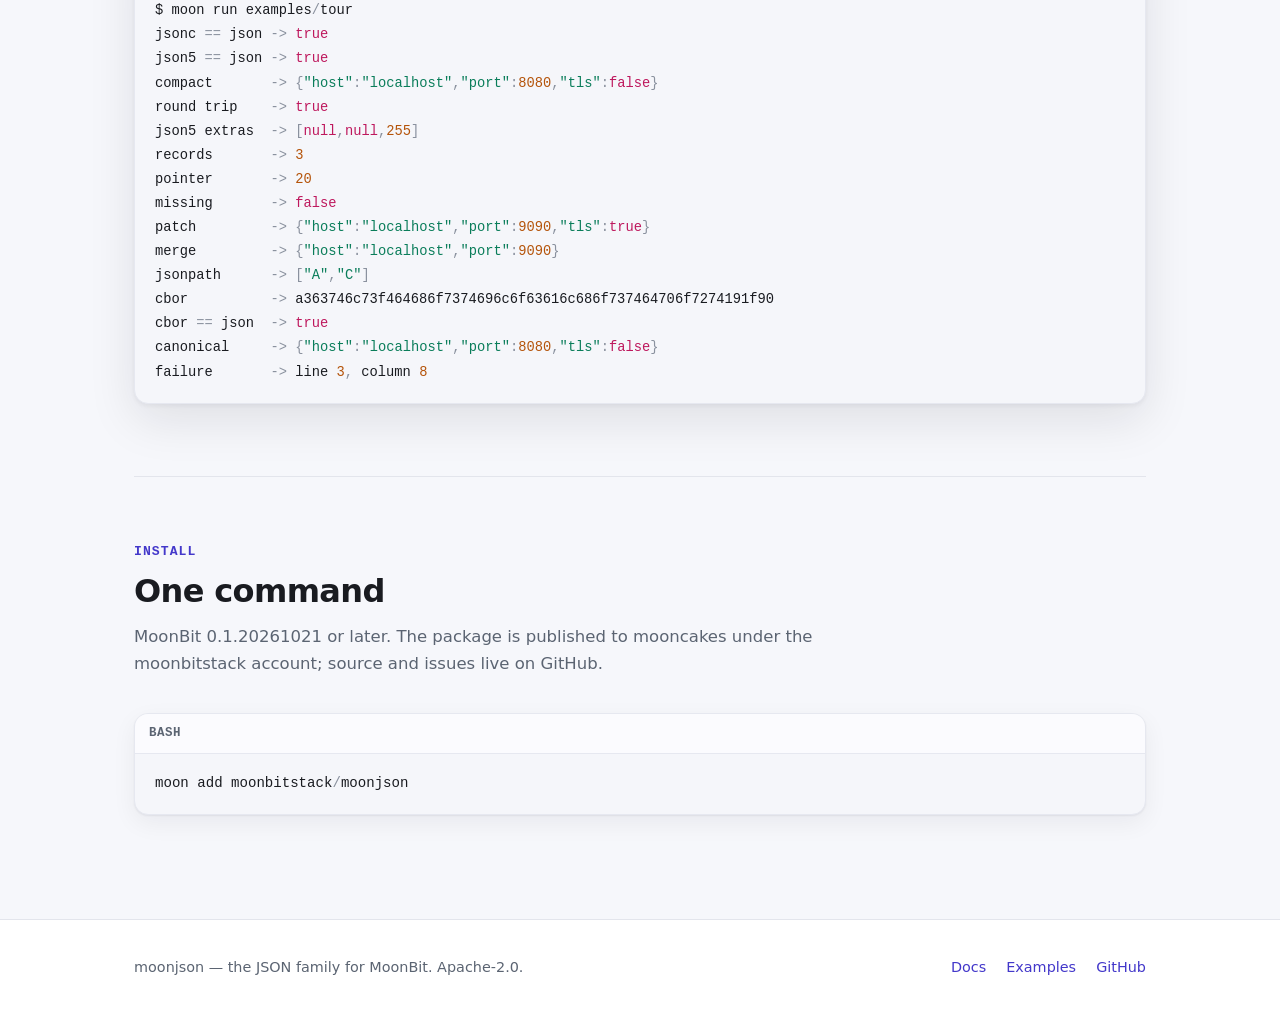
==== commit fa1aeaec: "docs(moonjson): every package on the page, and the markers that carry what JSON cannot. The README g" ====
--- a/site/index.html
+++ b/site/index.html
@@ -161,9 +161,10 @@
             <div class="kicker">the packages</div>
             <h2>A tree, and every dialect that reads and writes one</h2>
             <p>
-              Each has the same four faces, so learning one is learning all of
-              them. Writing is always strict JSON, whatever the document was
-              written in.
+              One tree, and a package for each way of writing it. The text
+              dialects have the same four faces; the binary formats have the two
+              that take bytes. Writing is always strict JSON, whatever the
+              document was written in.
             </p>
           </div>
           <div class="grid">
@@ -195,9 +196,29 @@
               <span class="name">merge <span class="spec">RFC 7396</span></span>
               <p>A patch that looks like the document; a <code>null</code> takes a member away.</p>
             </a>
+            <a class="pkg" href="docs.html#path">
+              <span class="name">path <span class="spec">RFC 9535</span></span>
+              <p>A query language over the tree: segments, slices, filters, and five functions.</p>
+            </a>
+            <a class="pkg" href="docs.html#jcs">
+              <span class="name">jcs <span class="spec">RFC 8785</span></span>
+              <p>One document, one sequence of bytes — what a signature is taken over.</p>
+            </a>
+            <a class="pkg" href="docs.html#binary">
+              <span class="name">cbor <span class="spec">RFC 8949</span></span>
+              <p>The binary encoding JSON's own working group wrote, read and written byte for byte.</p>
+            </a>
+            <a class="pkg" href="docs.html#binary">
+              <span class="name">msgpack <span class="spec">msgpack.org</span></span>
+              <p>Short headers, byte strings, extension types; every format in the specification.</p>
+            </a>
+            <a class="pkg" href="docs.html#binary">
+              <span class="name">bson <span class="spec">bsonspec.org</span></span>
+              <p>What MongoDB stores: ObjectId, dates, decimal128, timestamps, the lot.</p>
+            </a>
             <a class="pkg" href="docs.html#flavor">
               <span class="name">moonjson <span class="spec">the shared core</span></span>
-              <p>The scanner the dialects share, the writer, and <code>Flavor</code>.</p>
+              <p>The scanner the dialects share, the writer, and one <code>Refused</code> for the family.</p>
             </a>
           </div>
         </section>
@@ -261,6 +282,10 @@
 missing       -&gt; false
 patch         -&gt; {"host":"localhost","port":9090,"tls":true}
 merge         -&gt; {"host":"localhost","port":9090}
+jsonpath      -&gt; ["A","C"]
+cbor          -&gt; a363746c73f464686f7374696c6f63616c686f737464706f7274191f90
+cbor == json  -&gt; true
+canonical     -&gt; {"host":"localhost","port":8080,"tls":false}
 failure       -&gt; line 3, column 8</span></pre>
           </div>
         </section>
